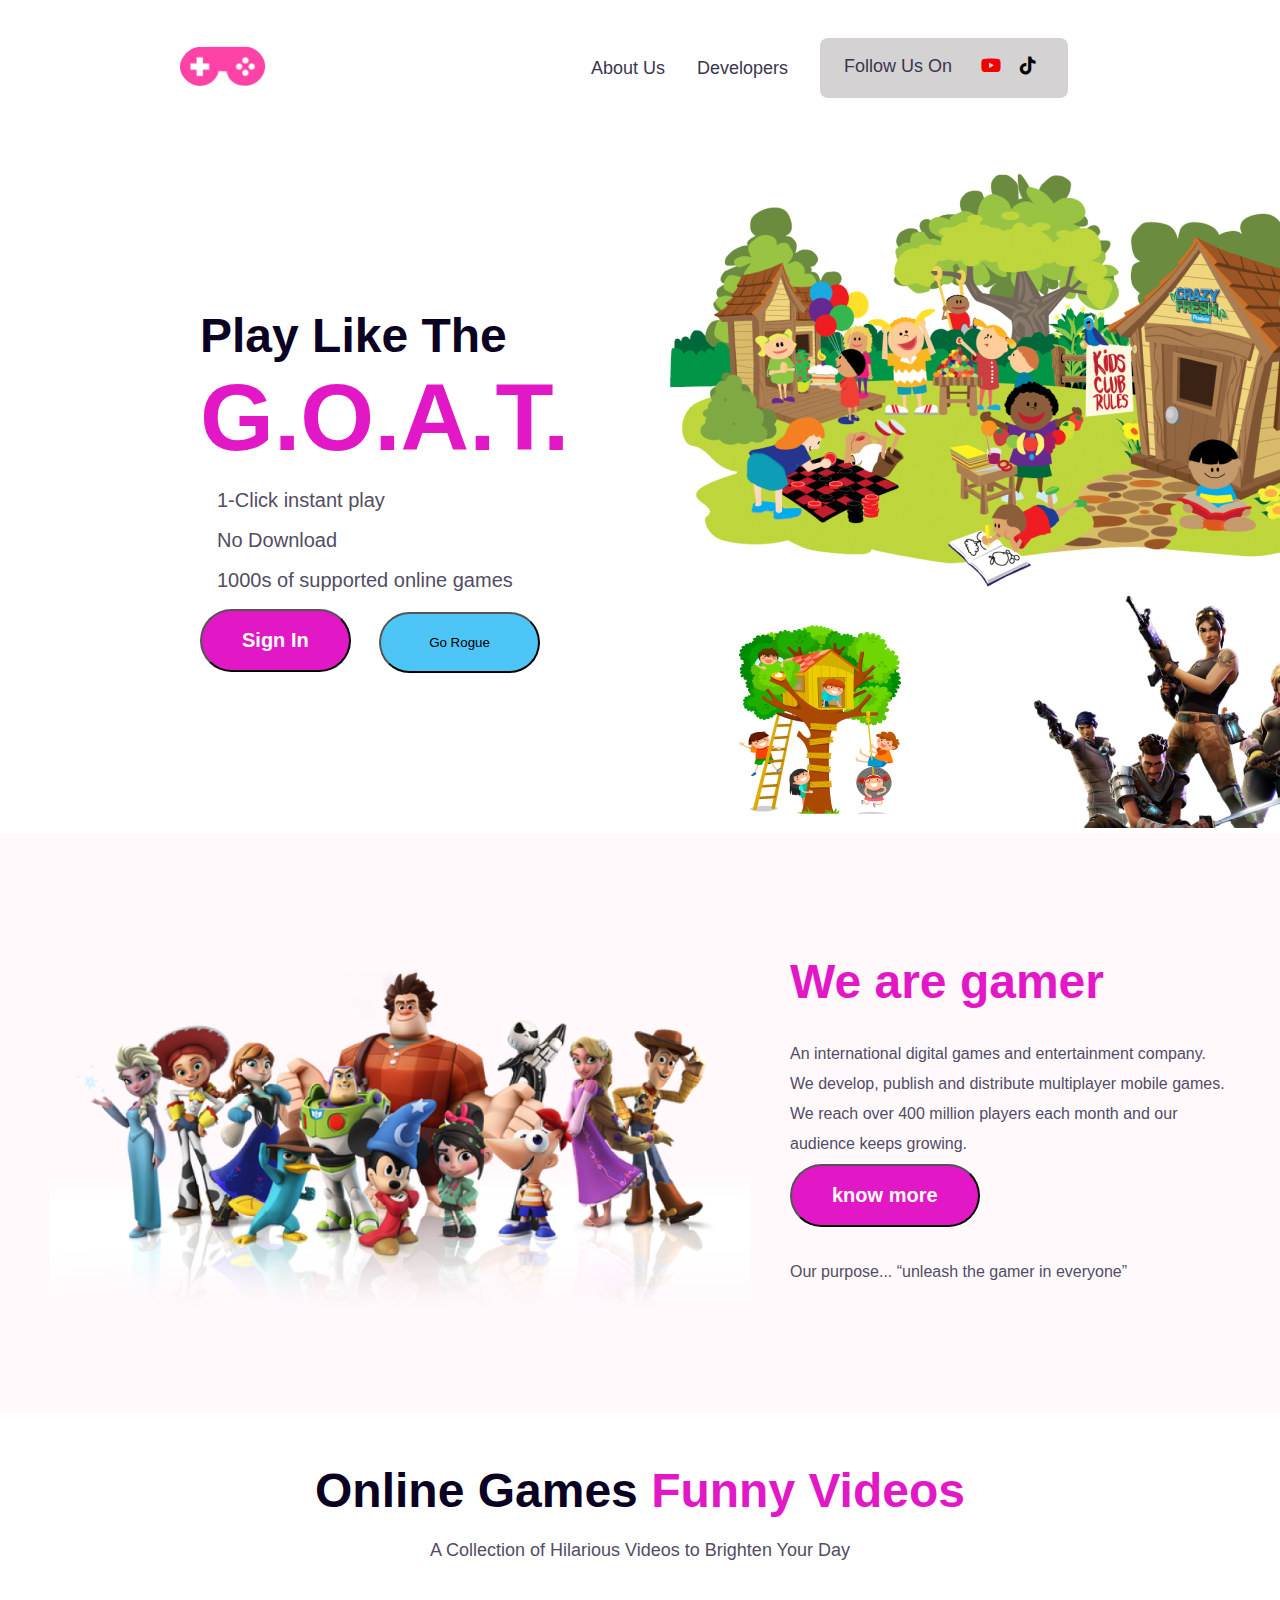
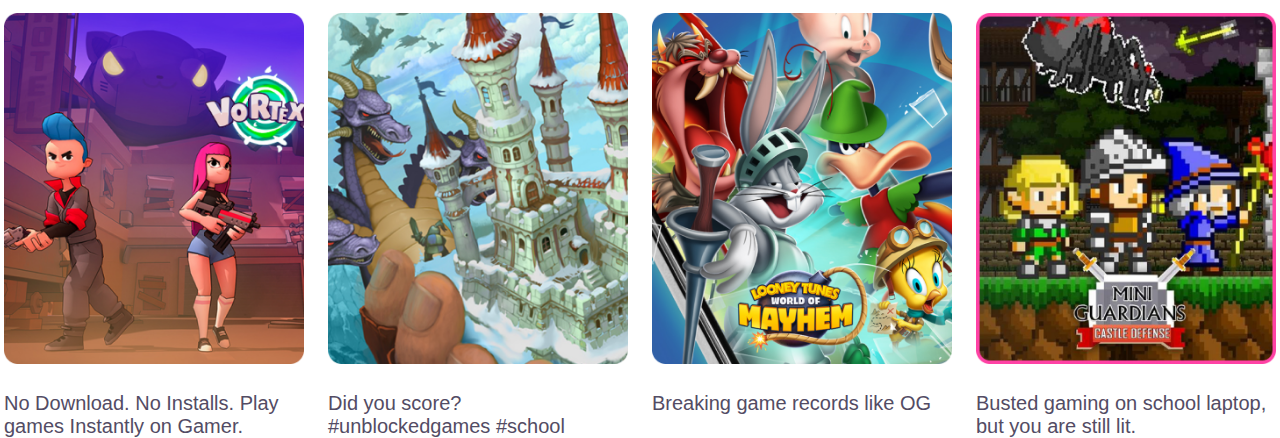
==== index.html @ 2d440b3d "cards section add" ====
<!DOCTYPE html>
<html lang="en">
<head>
    <meta charset="UTF-8">
    <meta name="viewport" content="width=device-width, initial-scale=1.0">
    <title>GAMER ZONE</title>
    <link rel="stylesheet" href="/style/style.css">
    <link rel="icon" href="./images/Frame.png">
   <link rel="stylesheet" href="  https://cdnjs.cloudflare.com/ajax/libs/font-awesome/6.4.0/css/all.min.css">
    
</head>
<body>
    <header>
        <nav class="header-section">
           <div>
            <img class="gamer-logo" src="./images/Frame.png" alt="">
           </div>
            
            <ul class="header-about-section">
                <li>About Us</li>
                <li>Developers</li>
                <li class="Follow-us">Follow Us On
                    <i class="fa-brands fa-youtube" style="color: #f00000;"></i>
                    <i class="fa-brands fa-tiktok" style="color: #030303;"></i>
                </li>
                
                   
              
                
            </ul>
        </nav>


        <div class="banner">
            <div class="banner-dec">
                <h3 class="banner-title">Play Like The</h3>
                <h1 class="banner-goat">G.O.A.T.</h1>
                <p class="banner-fearure">1-Click instant play</p>
                <p class="banner-fearure">No Download</p>
                <p class="banner-fearure">1000s of supported online games</p>
                <button class="button-primary">Sign In</button>
                 <button class="button-sec">Go Rogue</button> 
            </div>
            <div class="banner-img">
                <img src="./images/Group 18.png" alt="">
            </div>  
           
        </div>

        <div class="we-gamer">
            <img class="we-gamer-img" src="./images/pngwing 4.png" alt="">
            <div>
                <h3 class="we-gamer-dec">We are gamer</h3>
                <p class="we-gamer-para">An international digital games and entertainment company. We develop, publish and distribute multiplayer mobile games. We reach over 400 million players each month and our audience keeps growing.</p>
                
                <button  class="button-primary">know more</button>
                <h4 class="we-gamer-para">Our purpose...
                 “unleash the gamer in everyone”</h4>
                
            </div>
           
        </div>


        <div class="online-game-heder" >
            <h3 class="online-game-title">Online Games <span class="online">Funny Videos</span> </h3>
            <p class="online-game-para">A Collection of Hilarious Videos to Brighten Your Day</p>
        </div>
        <div class=" cards">
            <div class="card">
                <img class="img-1" src="./images/Rectangle 4.png" alt="">
                <p class="card-para">No Download. No Installs. Play games Instantly on Gamer.</p>
            </div>
          <div class="card">
            <img class="img-1" src="./images/Rectangle 5.png" alt="">
            <p class="card-para">Did you score? #unblockedgames #school</p>
           </div>
            <div class="card">
                <img class="img-1" src="./images/Rectangle 6.png" alt="">
            <p class="card-para">Breaking game records like OG</p>
            
            </div>
            <div class="card">
                <img class="img-1" src="./images/Rectangle 7.png" alt="">
            <p class="card-para">Busted gaming on school laptop, but you are still lit.</p>
            </div>
            
        </div> 


    </header>
    <main>

    </main>
    <footer>

    </footer>
    
</body>
</html>
---- style/style.css ----
*{
    margin: 0px;
    padding: 0px;
}
/* work sans font from google fonts */
@import url('https://fonts.googleapis.com/css2?family=Open+Sans:wght@400;800&family=Work+Sans:wght@400;500;600;700;800&display=swap');
*{
    font-family: 'Open Sans', sans-serif;
    font-family: 'Work Sans', sans-serif;
}

.button-primary{
    background-color: hsl(308, 81%, 49%);
    color: #FFf;
    color: #FFF;
    font-size: 20px;
    font-weight: 600;
    padding: 18px 40px;
    border-radius: 48px;
    cursor: pointer;
    
}

/* header section start */
.header-section{
    background-color: #FFf;
    display: flex;
    justify-content: space-between;
    padding: 38px 180px 30px 180px ;
    align-items: center;
  
}
.header-about-section{
    display: flex;
    align-items: center;
}

.header-section > ul{
    display: flex;

}
.header-about-section li{
   list-style: none;
   margin-right: 32px;
   cursor: pointer;
   color: #3C354F;
    font-size: 18px;
    font-weight: 500;
   


}
.Follow-us{
    background-color: rgb(212, 210, 210);
    padding: 18px 24px 17px 24px;
    border-radius: 8px;
    
}
.fa-youtube{
    width: 33.916px;
    height: 24px;
   
    margin-left: 24px;
}
.fa-tiktok{
    width: 24px;
    height: 24px;

   

}
.gamer-logo{ 
        width: 86.041px;
        height: 40px;
}


.banner{
    display: flex;
    justify-content: space-around;
    align-items: center;
    background-color: #FFf;
    padding: 19px 200px 0px 200px;
    
    
    
  
}
.banner-img{
    width: 700px;
    height: 400 px;
    margin-left: 100px;
   
    

   

}
.banner-title{
    color: #0B0223;
    font-size: 48px;
    font-weight: 600;
    

}
.banner-fearure{
    color: #534C64;

font-size: 20px;

font-weight: 500;
margin:17px;

}
.banner-goat{
    text-align: center;
    font-size: 95px;
    font-weight: 800;
    color: hsl(308, 81%, 49%);


}
.button-sec{
    padding: 21px 48px;
    border-radius: 48px;
    background-color:#4EC5F7 ;
    margin-left: 24px;
    cursor: pointer;
}


.we-gamer{
    display: flex;
    background:linear-gradient(90deg, rgba(255, 66, 165, 0.03) 0%, rgba(255, 66, 165, 0.03) 100%);;
    padding: 90px 50px 90px 50px;
    justify-content:space-around;
    align-items: center;
    gap: 40px;
    max-height: 550px;
}
.we-gamer-img{
    width: 700px;
    height: 400px;

  
    


}
.we-gamer-dec{
    font-size: 48px;
    font-weight: 100px;
    color:hsl(308, 81%, 49%) ;
    margin-bottom: 24px;
   

}

.we-gamer-para{
    color: #534C64;
   
     font-size: 16px;
     font-weight: 400;
     line-height: 30px;
     margin-bottom: 5px;
     margin-top: 30px;


 
}
.online{
    color: hsl(308, 81%, 49%) ;
}
.online-game-heder{
    text-align: center;
    margin-top: 50px;

}
.online-game-title{
    color: #0B0223;
    
    font-size: 48px;
    font-weight: 700;
    margin-bottom: 17px;

}
.online-game-para{
    color: #534C64;
    font-size: 18px;
    font-weight: 400;
    line-height: 30px; 
}
.card{
    width: 300px;
    height:400px;
    margin-top: 48px;
  


}
.img-1{
    width: 100%;

}
.cards{
    display: flex;
    justify-content: center;
    gap: 24px;
    
   
}
.card-para{
    color: #534C64;
    font-size: 20px;
    font-weight: 500;
    margin-top: 24px;
    

}











@media screen and max-width(576px) {

    .header-section{

       
}


}
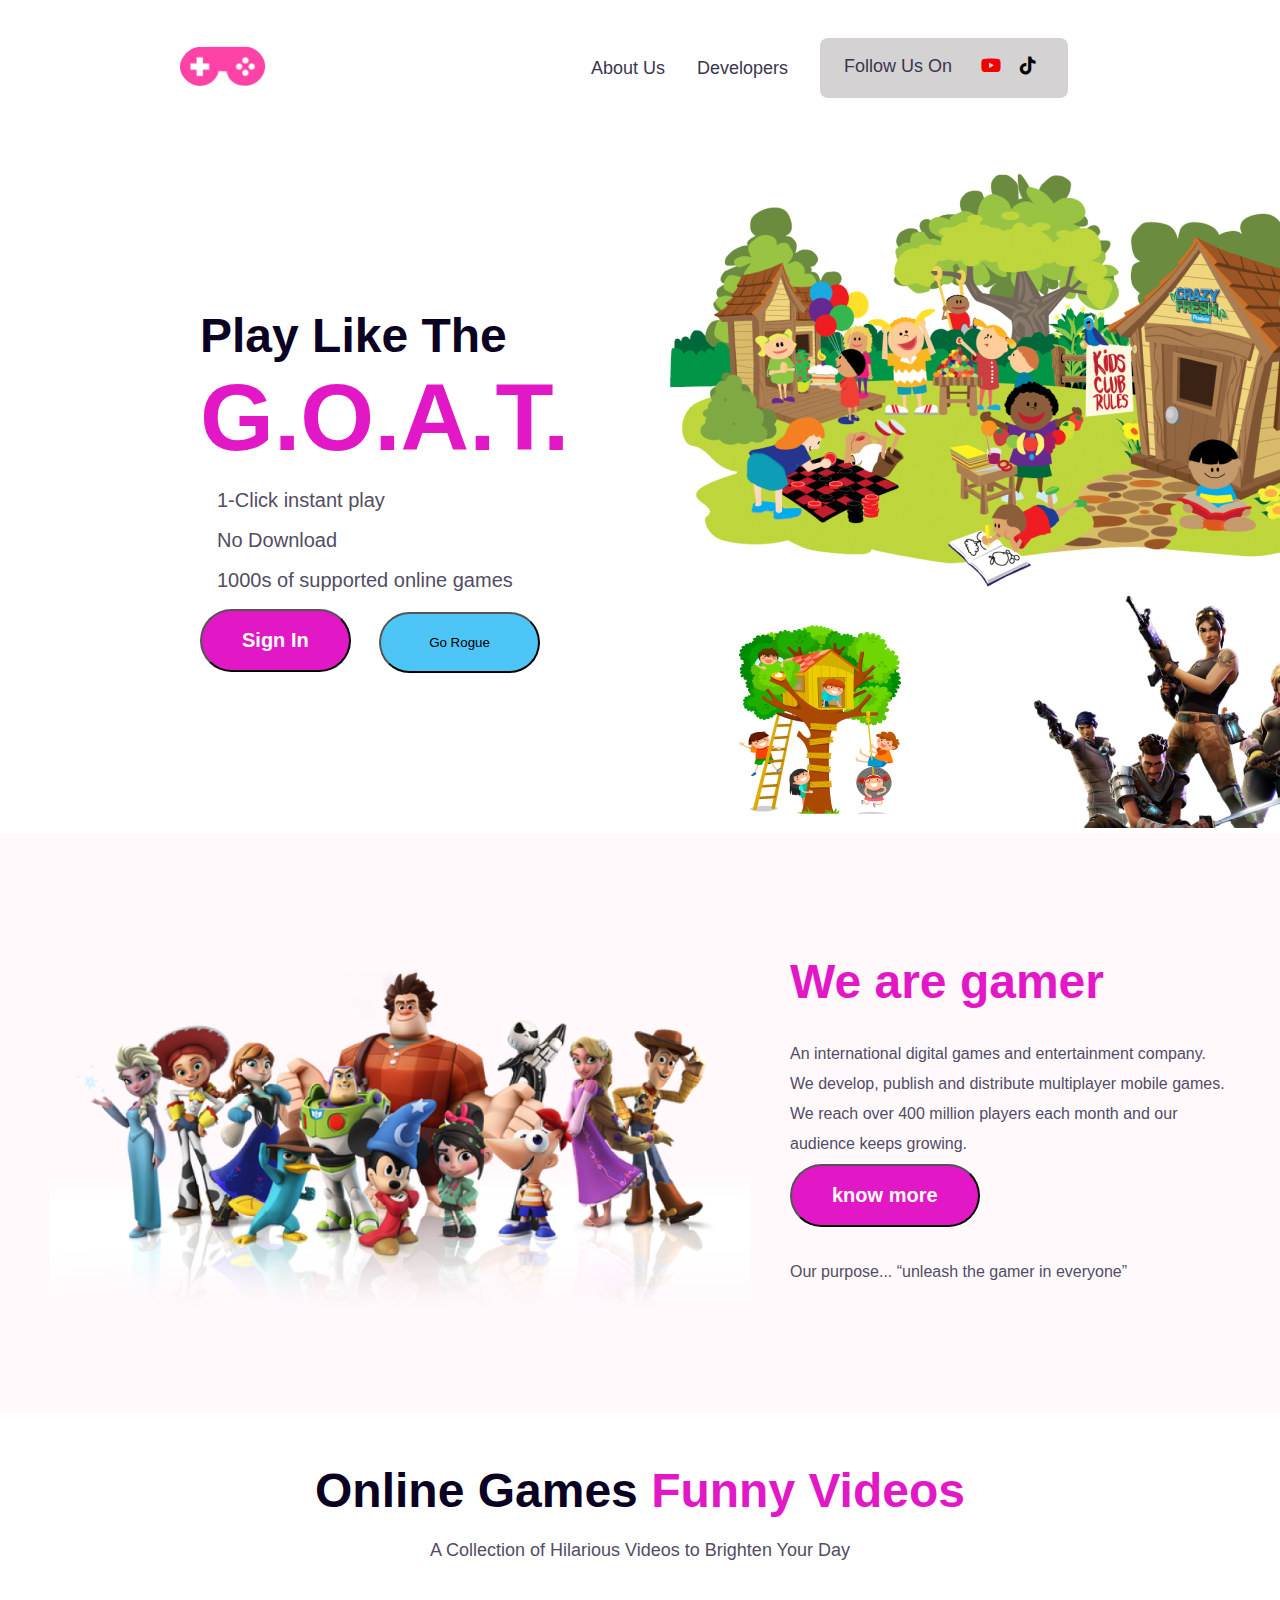
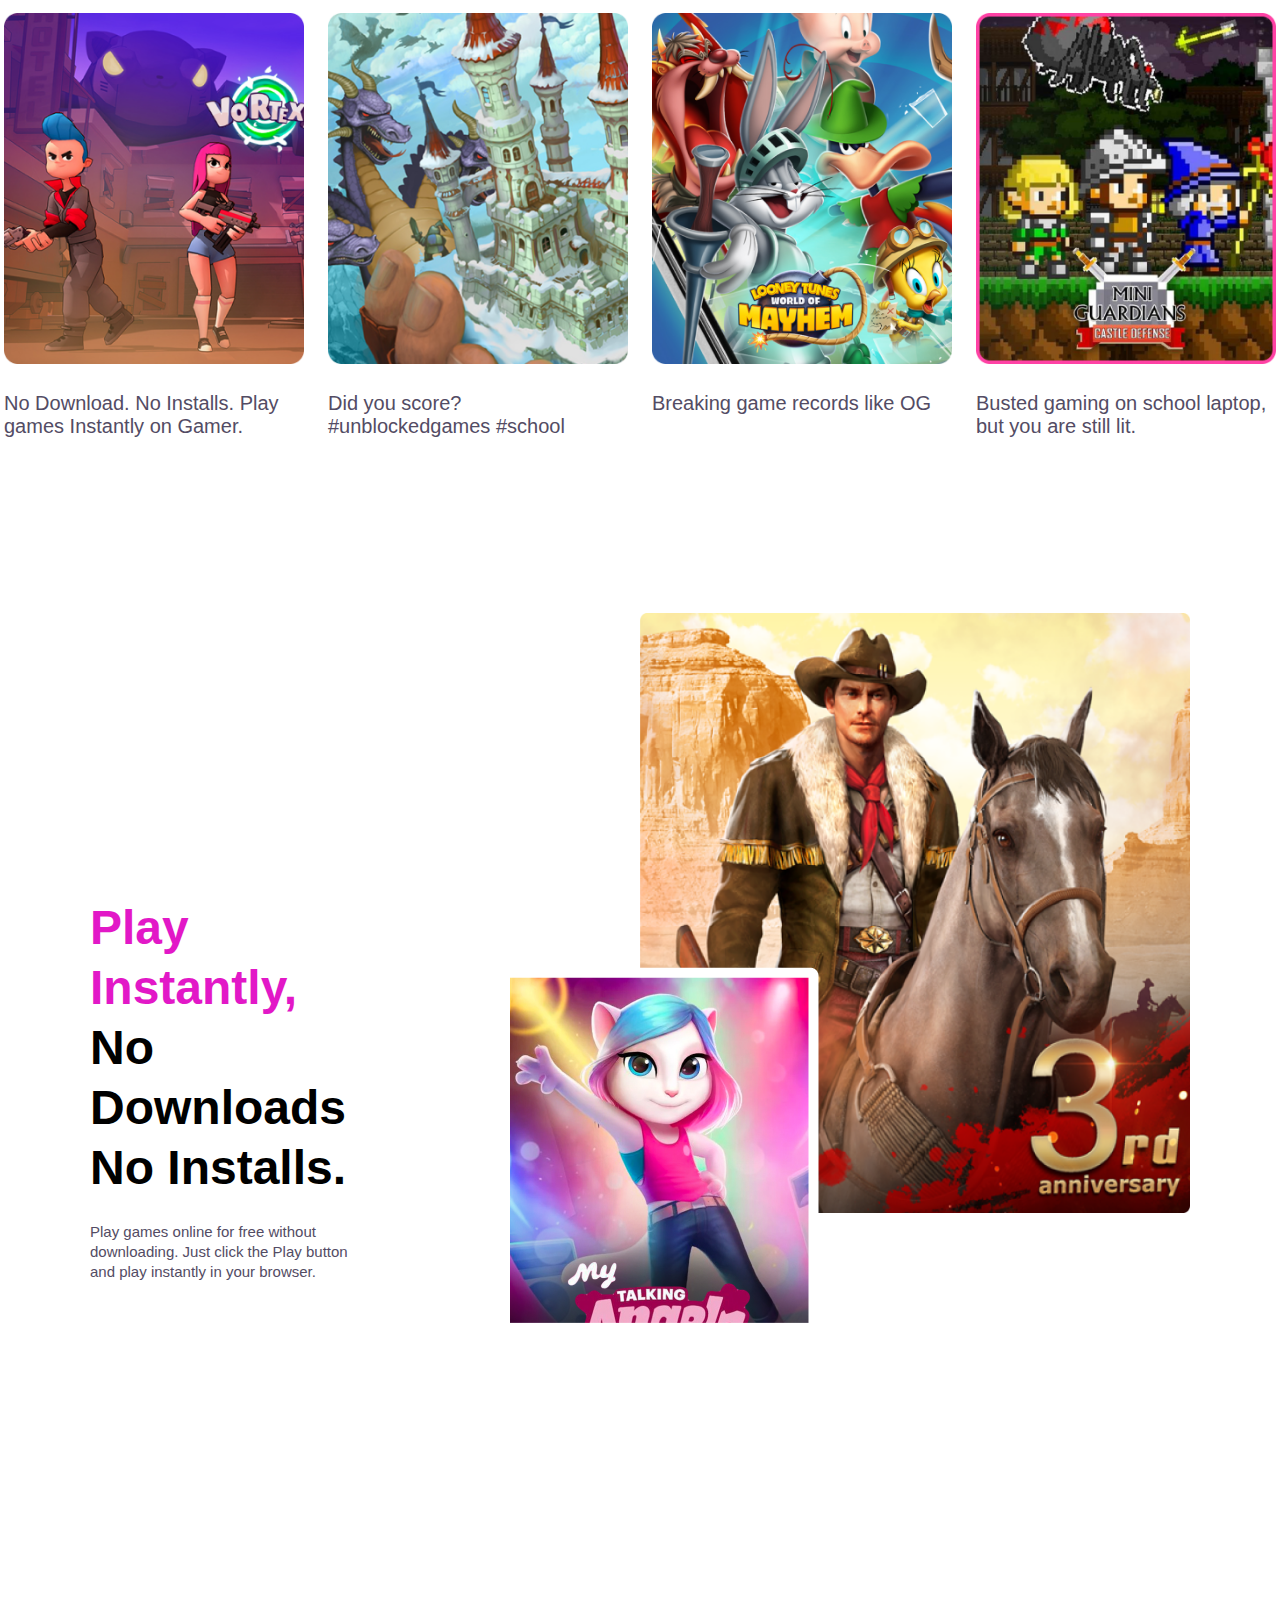
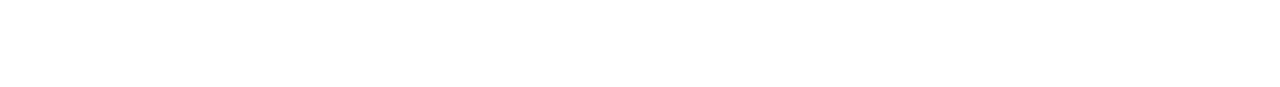
==== commit 66c25700: "play section add" ====
--- a/index.html
+++ b/index.html
@@ -90,6 +90,21 @@
 
     </header>
     <main>
+        <div class="play">
+             <div>
+               <h3 class="play-title"> <span class="online">Play Instantly,</span> <br>
+                No Downloads <br>
+                No Installs.</h3>
+                <p class="play-para">Play games online for free without <br> downloading. Just click the Play button <br> and play instantly in your browser.</p>
+             </div>
+             <div>
+                <img class="play-img" src="./images/Rectangle 55.png" alt="">
+                <div class="play-img-2">
+                    <img src="./images/Rectangle 66.png" alt="">
+                </div>
+
+             </div>
+        </div>
 
     </main>
     <footer>
--- a/style/style.css
+++ b/style/style.css
@@ -206,6 +206,7 @@
     display: flex;
     justify-content: center;
     gap: 24px;
+    margin-bottom: 100px;
     
    
 }
@@ -214,9 +215,57 @@
     font-size: 20px;
     font-weight: 500;
     margin-top: 24px;
-    
-
-}
+   
+   
+    
+
+}
+
+
+
+
+.play{
+    display: flex;
+    justify-content: space-around;
+    align-items: center;
+    padding: 100px 90px 120px 90px;
+    gap: 100px;
+   
+}
+.play-title{
+    font-size: 48px;
+    font-weight: 700;
+    line-height: 60px;
+    margin-bottom: 24px; 
+
+
+}
+.play-para{
+    color: #534C64;
+    font-size: 15px;
+    font-weight: 400;
+    line-height: 20px; 
+   
+}
+.play-img{
+  height: 600px;
+  width: 550px;
+  margin-left: 140px;
+ 
+   
+
+
+}
+.play-img-2{
+    width: 300px;
+    height: 350px;
+    position: relative;
+    bottom: 250px;
+  
+    
+
+}
+
 
 
 
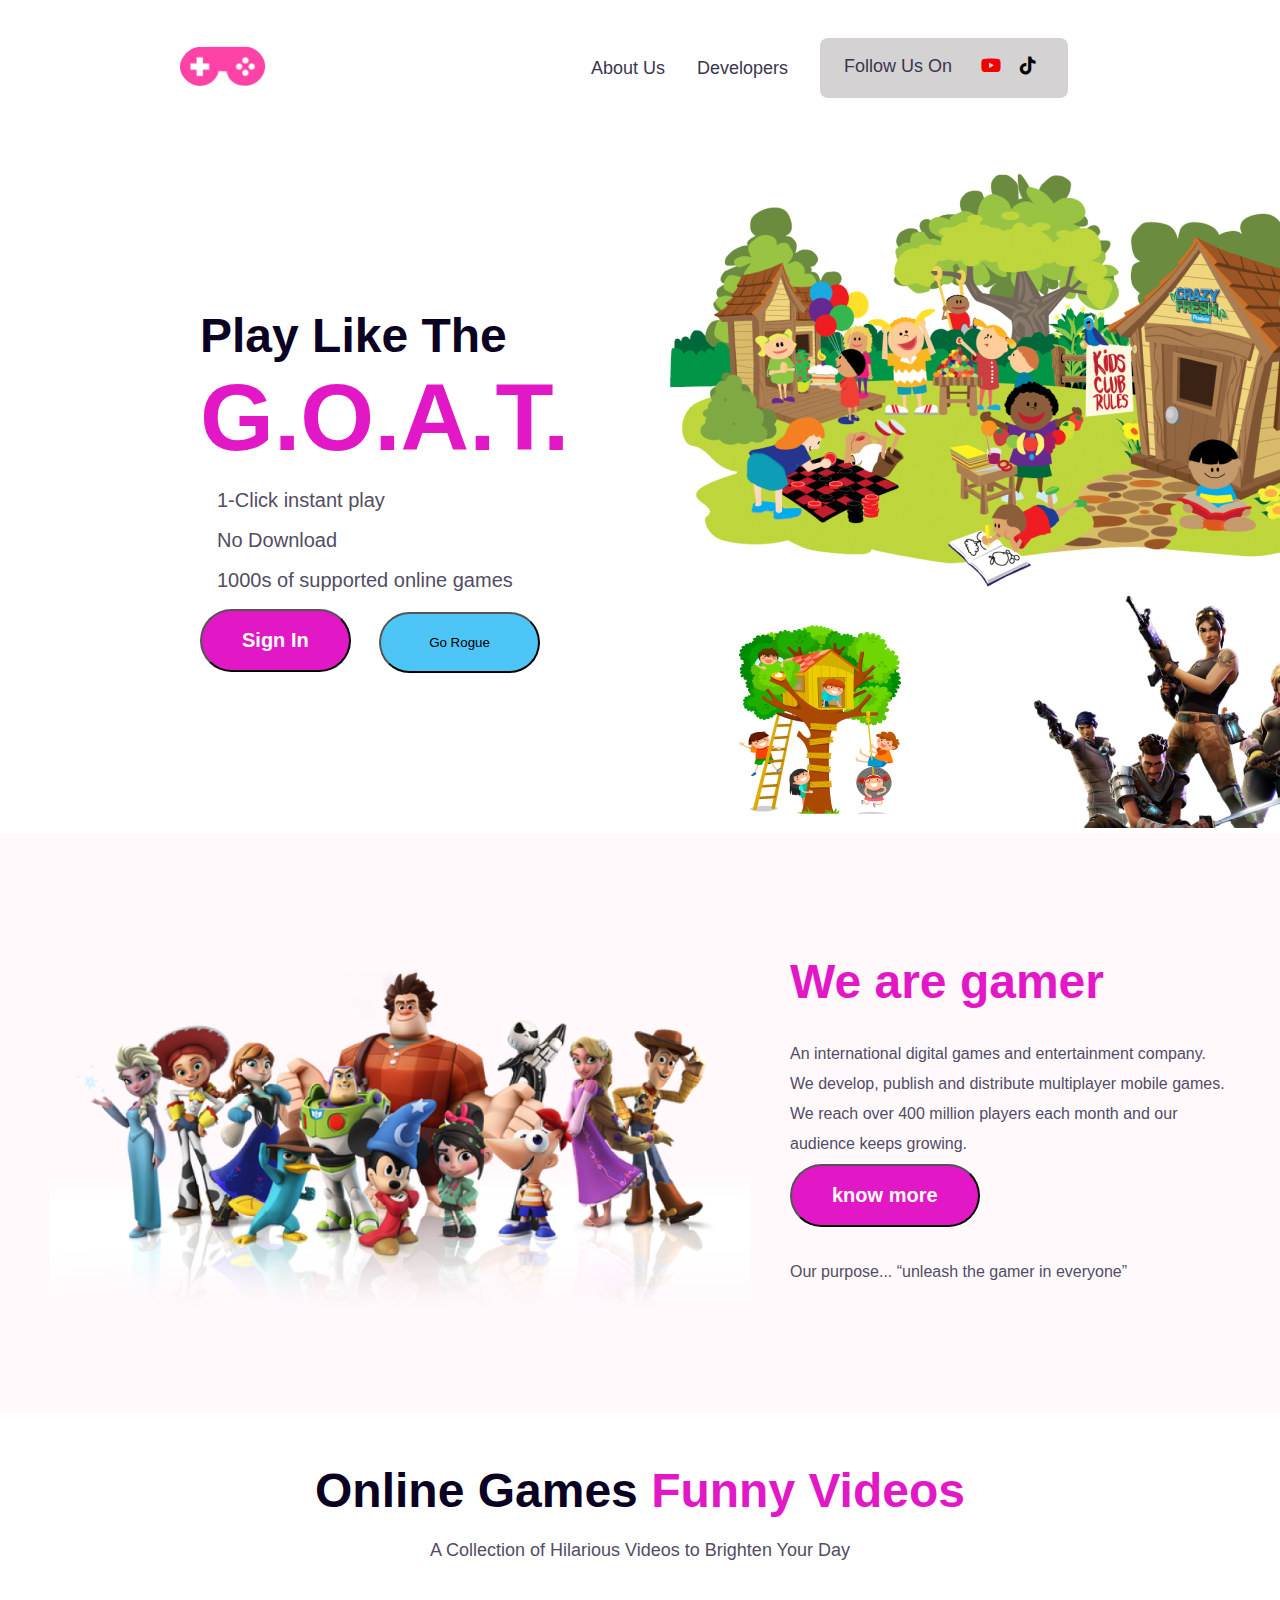
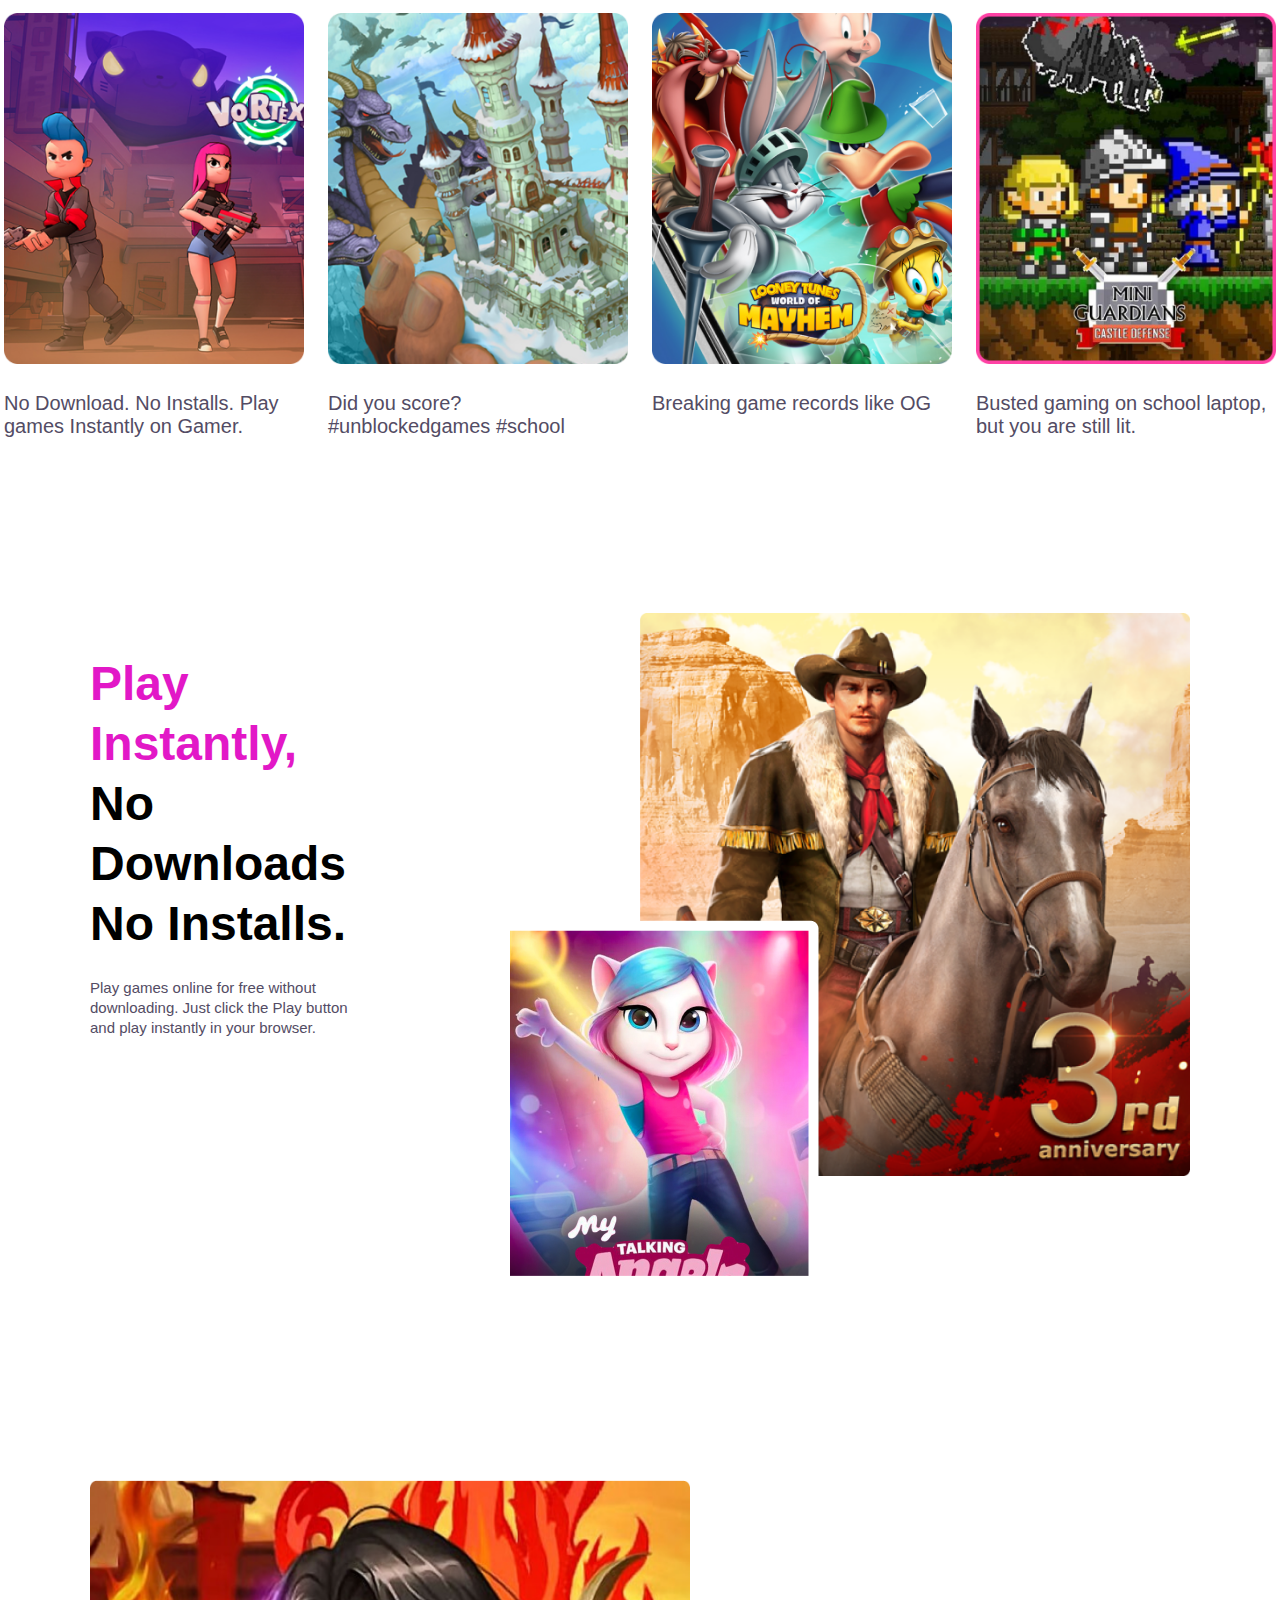
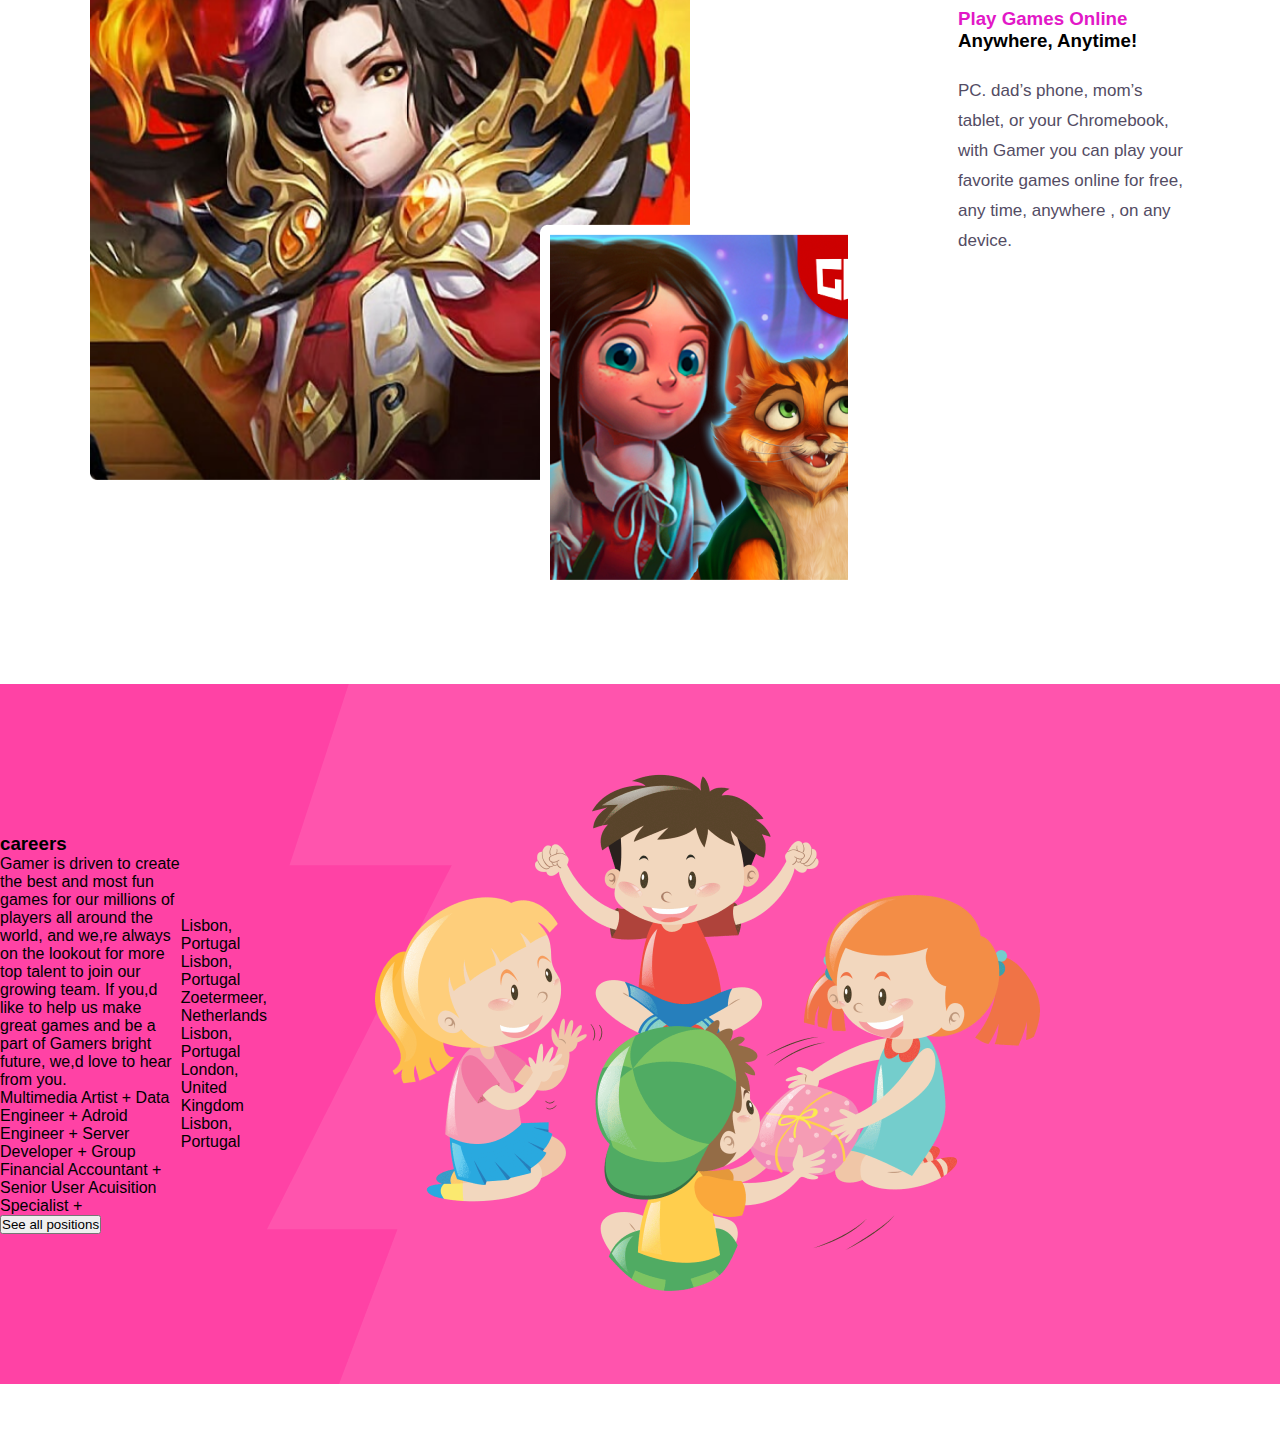
==== commit 047d3540: "careers section add" ====
--- a/index.html
+++ b/index.html
@@ -91,7 +91,7 @@
     </header>
     <main>
         <div class="play">
-             <div>
+             <div class="play-section-1">
                <h3 class="play-title"> <span class="online">Play Instantly,</span> <br>
                 No Downloads <br>
                 No Installs.</h3>
@@ -106,6 +106,52 @@
              </div>
         </div>
 
+        <div class="play-2">
+            <div >
+                <img class="play-img-3" src="./images/Rectangle 67.png" alt="">
+                <div class="play-img-4">
+                    <img src="./images/Rectangle 78.png" alt="">
+                </div>
+            </div>
+            <div class="play-section-2" >
+                <h3 > <span class="online">Play Games Online</span> Anywhere, Anytime!</h3>
+                <p class="play-para-2">PC. dad’s phone, mom’s tablet, or your Chromebook, with Gamer you can play your favorite games online for free, any time, anywhere , on any device.</p>
+            </div>
+        </div>
+
+
+
+
+        <div class="careers-section">
+            <div>
+                <h3>careers</h3>
+                <p>Gamer is driven to create the best and most fun games for our millions of players all around the world, and we,re always on the lookout for more top talent to join our growing team. If you,d like to help us make great games and be a part of Gamers bright future, we,d love to hear from you.</p>
+                <p>Multimedia Artist +
+                    Data Engineer +
+                    Adroid Engineer +
+                    Server Developer +
+                    Group Financial Accountant +
+                    Senior User Acuisition Specialist +
+                </p>
+                <button>See all positions</button>
+
+            </div>
+            <div>Lisbon, Portugal
+                Lisbon, Portugal
+                Zoetermeer, Netherlands
+                Lisbon, Portugal
+                London, United Kingdom
+                Lisbon, Portugal
+            </div>
+
+         
+        <div class="careers-img">
+            <img src="./images/Group 65.png" alt="">
+        </div>
+
+        </div>
+        
+
     </main>
     <footer>
 
--- a/style/style.css
+++ b/style/style.css
@@ -228,8 +228,15 @@
     display: flex;
     justify-content: space-around;
     align-items: center;
-    padding: 100px 90px 120px 90px;
+    padding: 100px 90px 100px 90px;
     gap: 100px;
+   
+    
+   
+}
+.play-section-1{
+   position: relative;
+   margin-bottom: 200px;
    
 }
 .play-title{
@@ -246,9 +253,10 @@
     font-weight: 400;
     line-height: 20px; 
    
+   
 }
 .play-img{
-  height: 600px;
+  height: 90%;
   width: 550px;
   margin-left: 140px;
  
@@ -258,14 +266,79 @@
 }
 .play-img-2{
     width: 300px;
-    height: 350px;
+    height: 100px;
     position: relative;
-    bottom: 250px;
-  
-    
-
-}
-
+    bottom: 260px;
+   
+    
+   
+   
+  
+    
+
+}
+.play-2{
+    display: flex;
+    justify-content: space-around;
+    align-items: center;
+    padding: 100px 90px 100px 90px;
+    gap: 100px; 
+   
+  
+   
+}
+.play-img-3{
+    height: 600px;
+    width: 600px;
+    
+    
+    
+    
+    
+}
+.play-img-4{
+    width: 90%;
+    height: 100px;
+    position: relative;
+    bottom: 260px;
+    margin-left: 450px;
+
+}
+.play-section-2{
+    position: relative;
+    margin-bottom: 200px;
+   
+   
+}
+.play-para-2{
+    color: #534C64;
+    font-size: 17px;
+    font-weight: 400;
+    line-height: 30px;
+    margin-top: 24px;
+}
+
+
+
+
+
+
+
+.careers-section{
+    display: flex;
+    justify-content: space-around;
+    align-items: center;
+    max-height: 700px;
+    background-color: #FF42A5;
+   
+}
+.careers-img{
+   
+    width: 1013px;
+    /* height: 821px; */
+  
+
+}
 
 
 
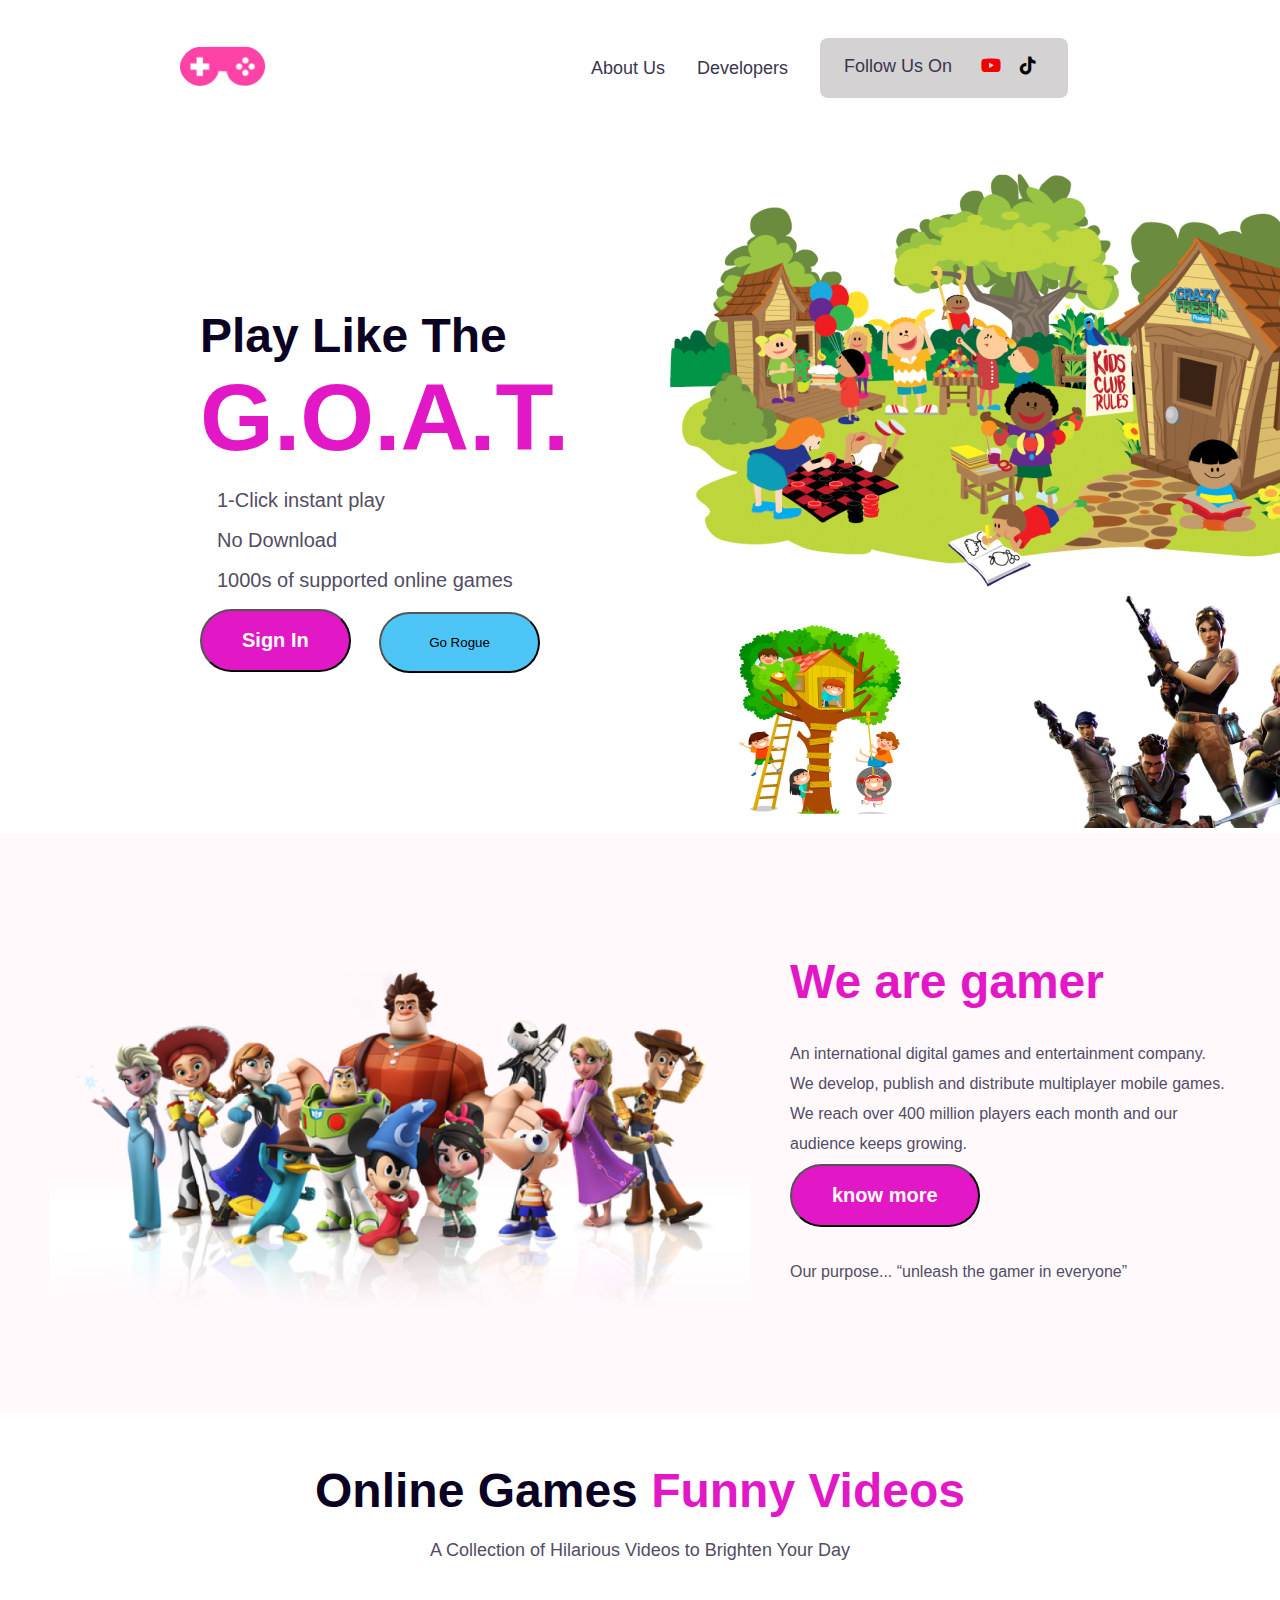
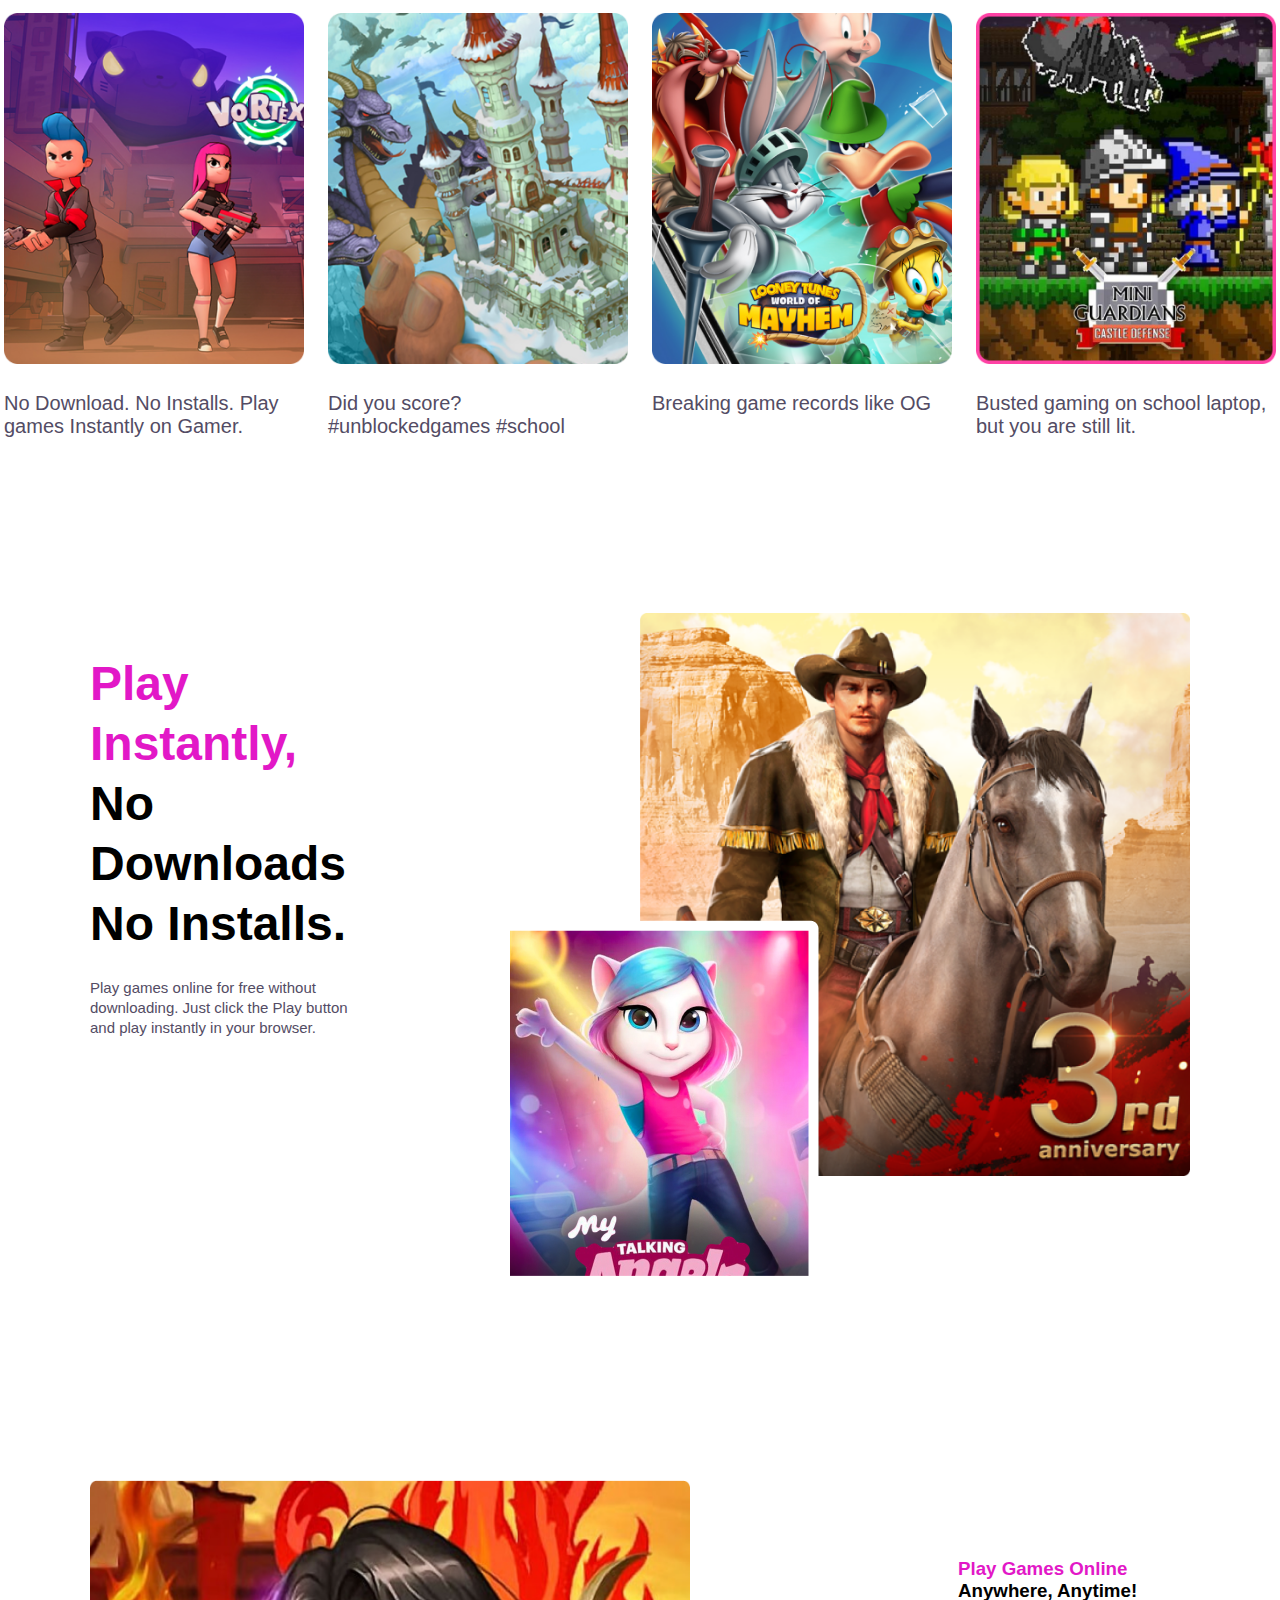
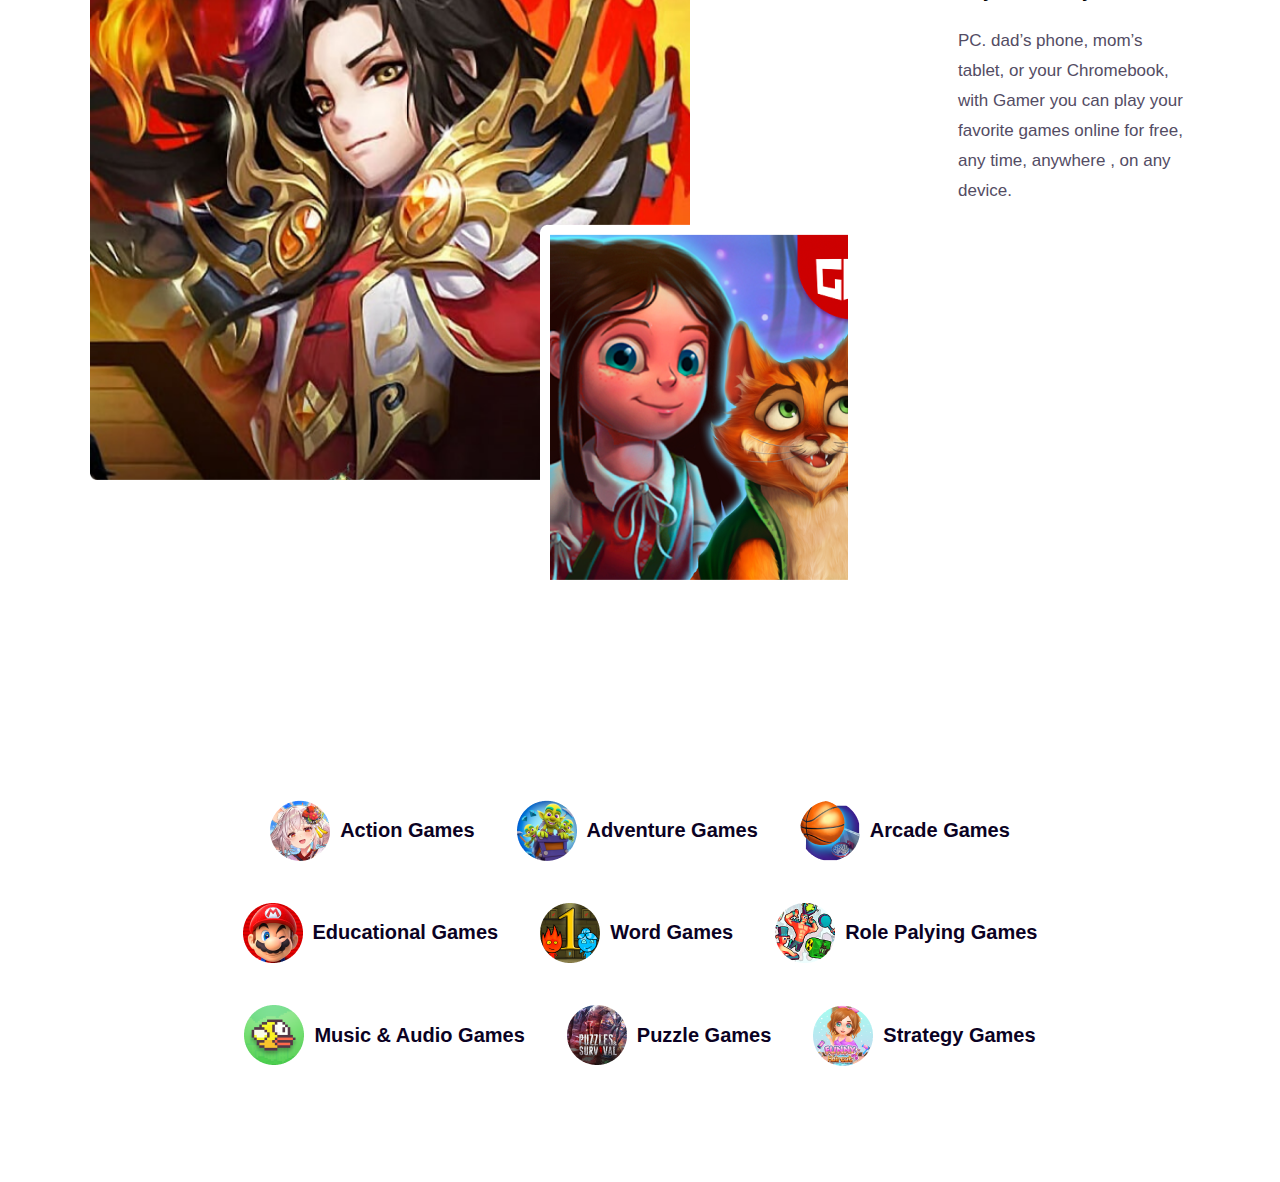
==== commit 69fd7a56: "gmaes section add" ====
--- a/index.html
+++ b/index.html
@@ -122,34 +122,60 @@
 
 
 
-        <div class="careers-section">
-            <div>
-                <h3>careers</h3>
-                <p>Gamer is driven to create the best and most fun games for our millions of players all around the world, and we,re always on the lookout for more top talent to join our growing team. If you,d like to help us make great games and be a part of Gamers bright future, we,d love to hear from you.</p>
-                <p>Multimedia Artist +
-                    Data Engineer +
-                    Adroid Engineer +
-                    Server Developer +
-                    Group Financial Accountant +
-                    Senior User Acuisition Specialist +
-                </p>
-                <button>See all positions</button>
+        <section class="more-games-section">
+            <div class="more-games">
+                <div class="gmaes-button">
+                    <img src="./images/Rectangle 11.png" alt="">
+                    <p>Action Games</p>
+                </div>
+                
+                <div class="gmaes-button">
+                    <img src="./images/Rectangle 12.png" alt="">
+                    <p>Adventure Games</p> 
+                </div>
+               
+                <div class="gmaes-button">
+                    <img src="./images/Rectangle 13.png" alt="">
+                    <p>Arcade Games</p>
+                </div>
+                
+                <div class="gmaes-button">
+                    <img src="./images/Rectangle 14.png" alt="">
+                    <p>Educational Games</p>
+                </div>
+                
+                
+                <div class="gmaes-button">
+                    <img src="./images/Rectangle 15.png" alt="">
+                    <p>Word Games</p>
+                </div>
+                
+                <div class="gmaes-button">
+                    <img src="./images/Rectangle 16.png" alt="">
+                    <p>Role Palying Games</p>
+                </div>
+                
+                <div class="gmaes-button">
+                    <img src="./images/Rectangle 17.png" alt="">
+                    <p>Music & Audio Games</p>
+                </div>
+                
+                <div class="gmaes-button">
+                    <img src="./images/Rectangle 18.png" alt="">
+                    <p>Puzzle Games</p>
+                </div>
+               
+                <div class="gmaes-button">
+                    <img src="./images/Rectangle 19.png" alt="">
+                    <p>Strategy Games</p>
+                </div>
+               
+            
+            <!-- </div> -->
+            
 
-            </div>
-            <div>Lisbon, Portugal
-                Lisbon, Portugal
-                Zoetermeer, Netherlands
-                Lisbon, Portugal
-                London, United Kingdom
-                Lisbon, Portugal
-            </div>
-
-         
-        <div class="careers-img">
-            <img src="./images/Group 65.png" alt="">
-        </div>
-
-        </div>
+            
+        </section>
         
 
     </main>
--- a/style/style.css
+++ b/style/style.css
@@ -88,7 +88,7 @@
 }
 .banner-img{
     width: 700px;
-    height: 400 px;
+   
     margin-left: 100px;
    
     
@@ -316,32 +316,48 @@
     font-weight: 400;
     line-height: 30px;
     margin-top: 24px;
-}
-
-
-
-
-
-
-
-.careers-section{
-    display: flex;
-    justify-content: space-around;
-    align-items: center;
-    max-height: 700px;
-    background-color: #FF42A5;
-   
-}
-.careers-img{
-   
-    width: 1013px;
-    /* height: 821px; */
-  
-
-}
-
-
-
+    margin-bottom: 100px;
+}
+
+
+
+
+
+.more-games-section{
+    padding: 100px 130px 100px 130px;
+    
+ 
+    
+}
+
+.more-games{
+    display: flex;
+    flex-wrap:wrap;
+    gap: 10px;
+    align-items: center;
+    justify-content: center;
+
+}
+.gmaes-button{
+    display: flex;
+    gap: 10px;
+    border-radius: 50px;
+    background-color: #FFF;
+    padding:16px;
+    align-items: center;
+   
+
+}
+.gmaes-button p{
+    color: #0B0223;
+    font-size: 20px;
+    font-weight: 600;
+
+}
+.gmaes-button:hover{
+   border: 2px solid rgb(245, 171, 162);
+    
+}
 
 
 
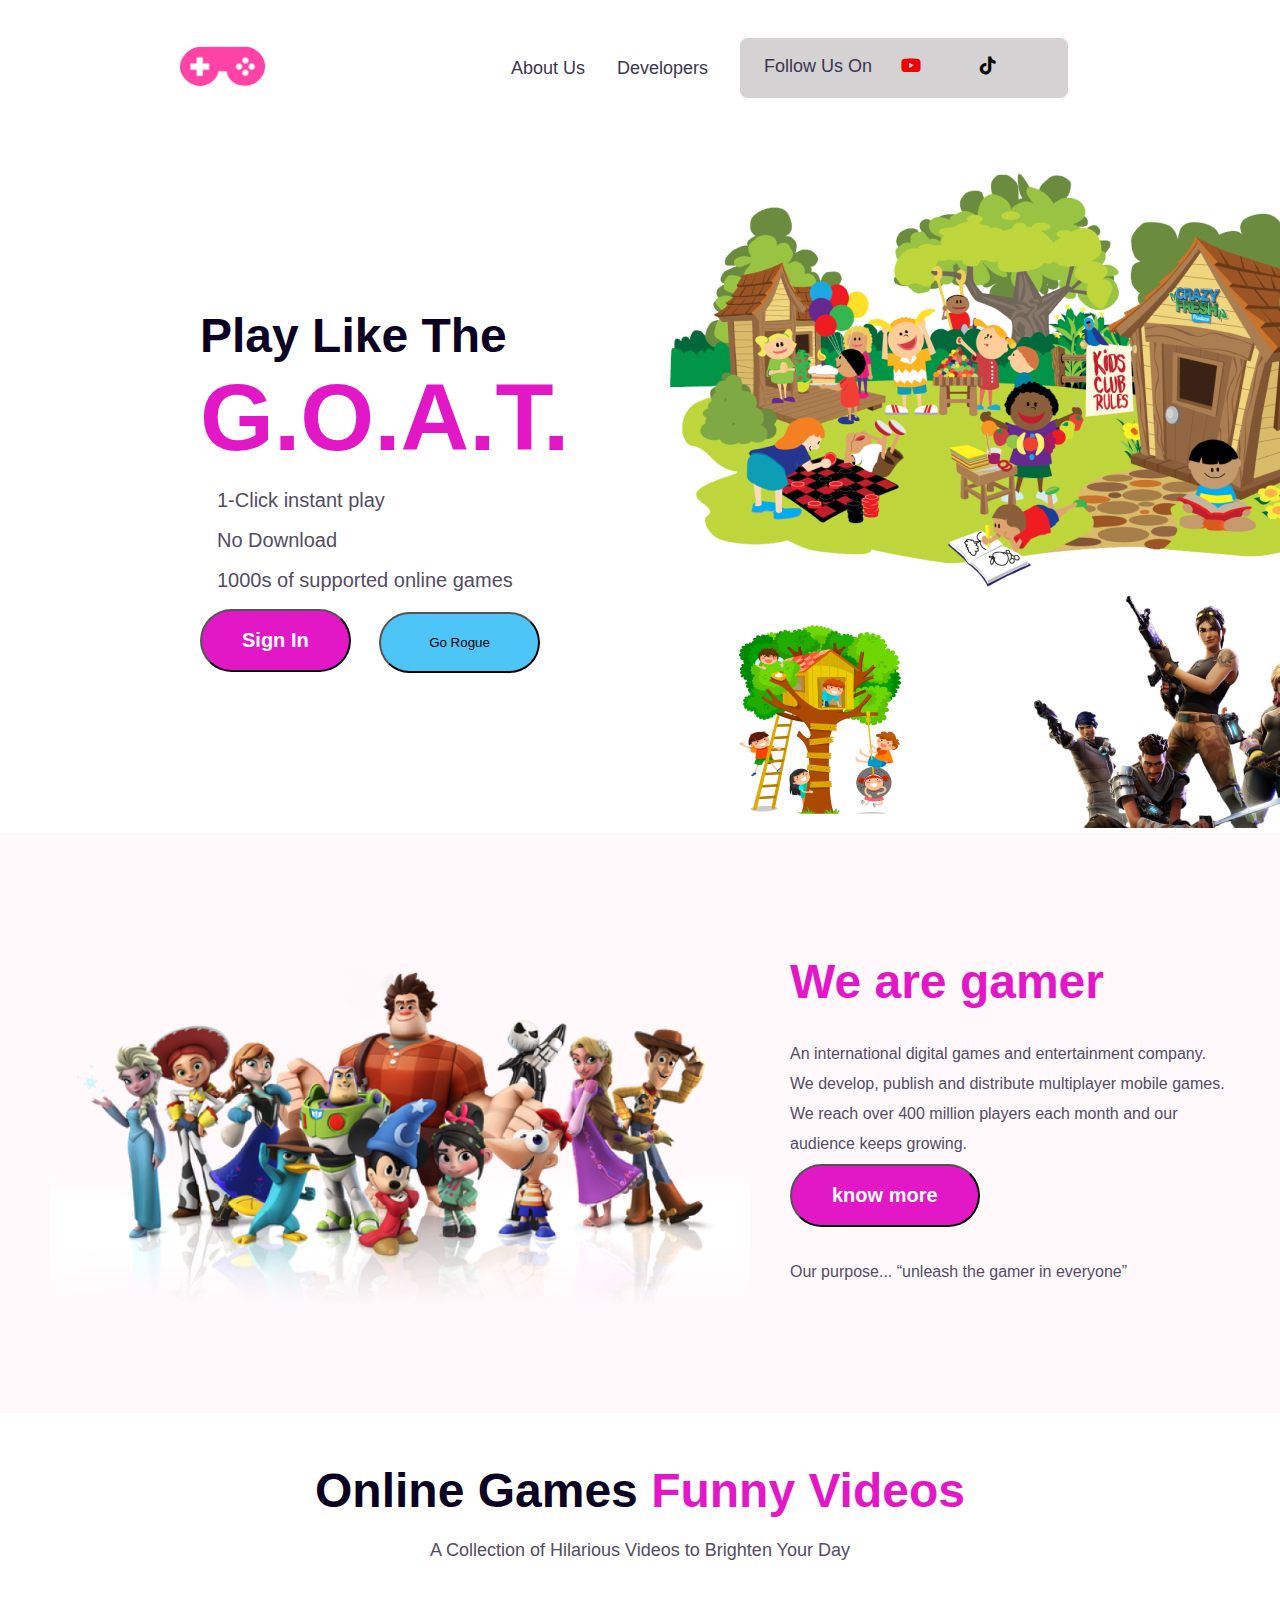
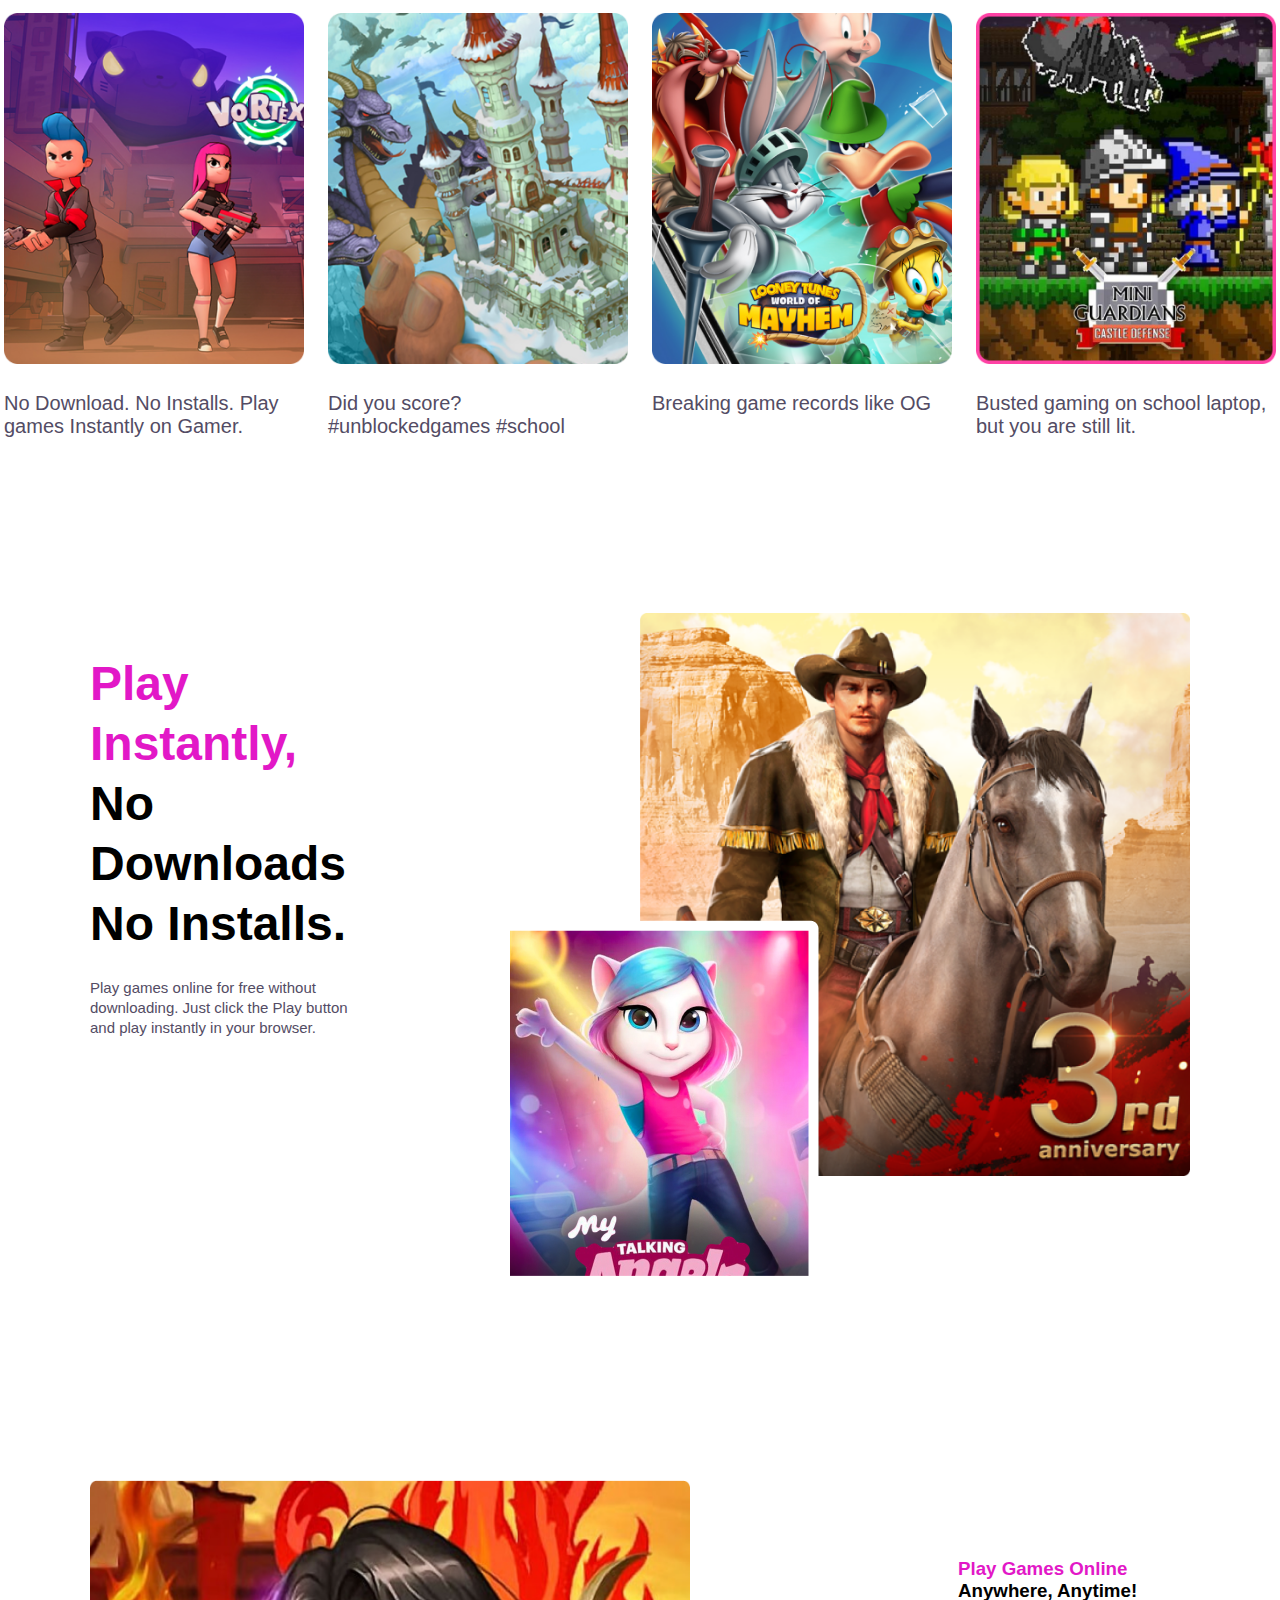
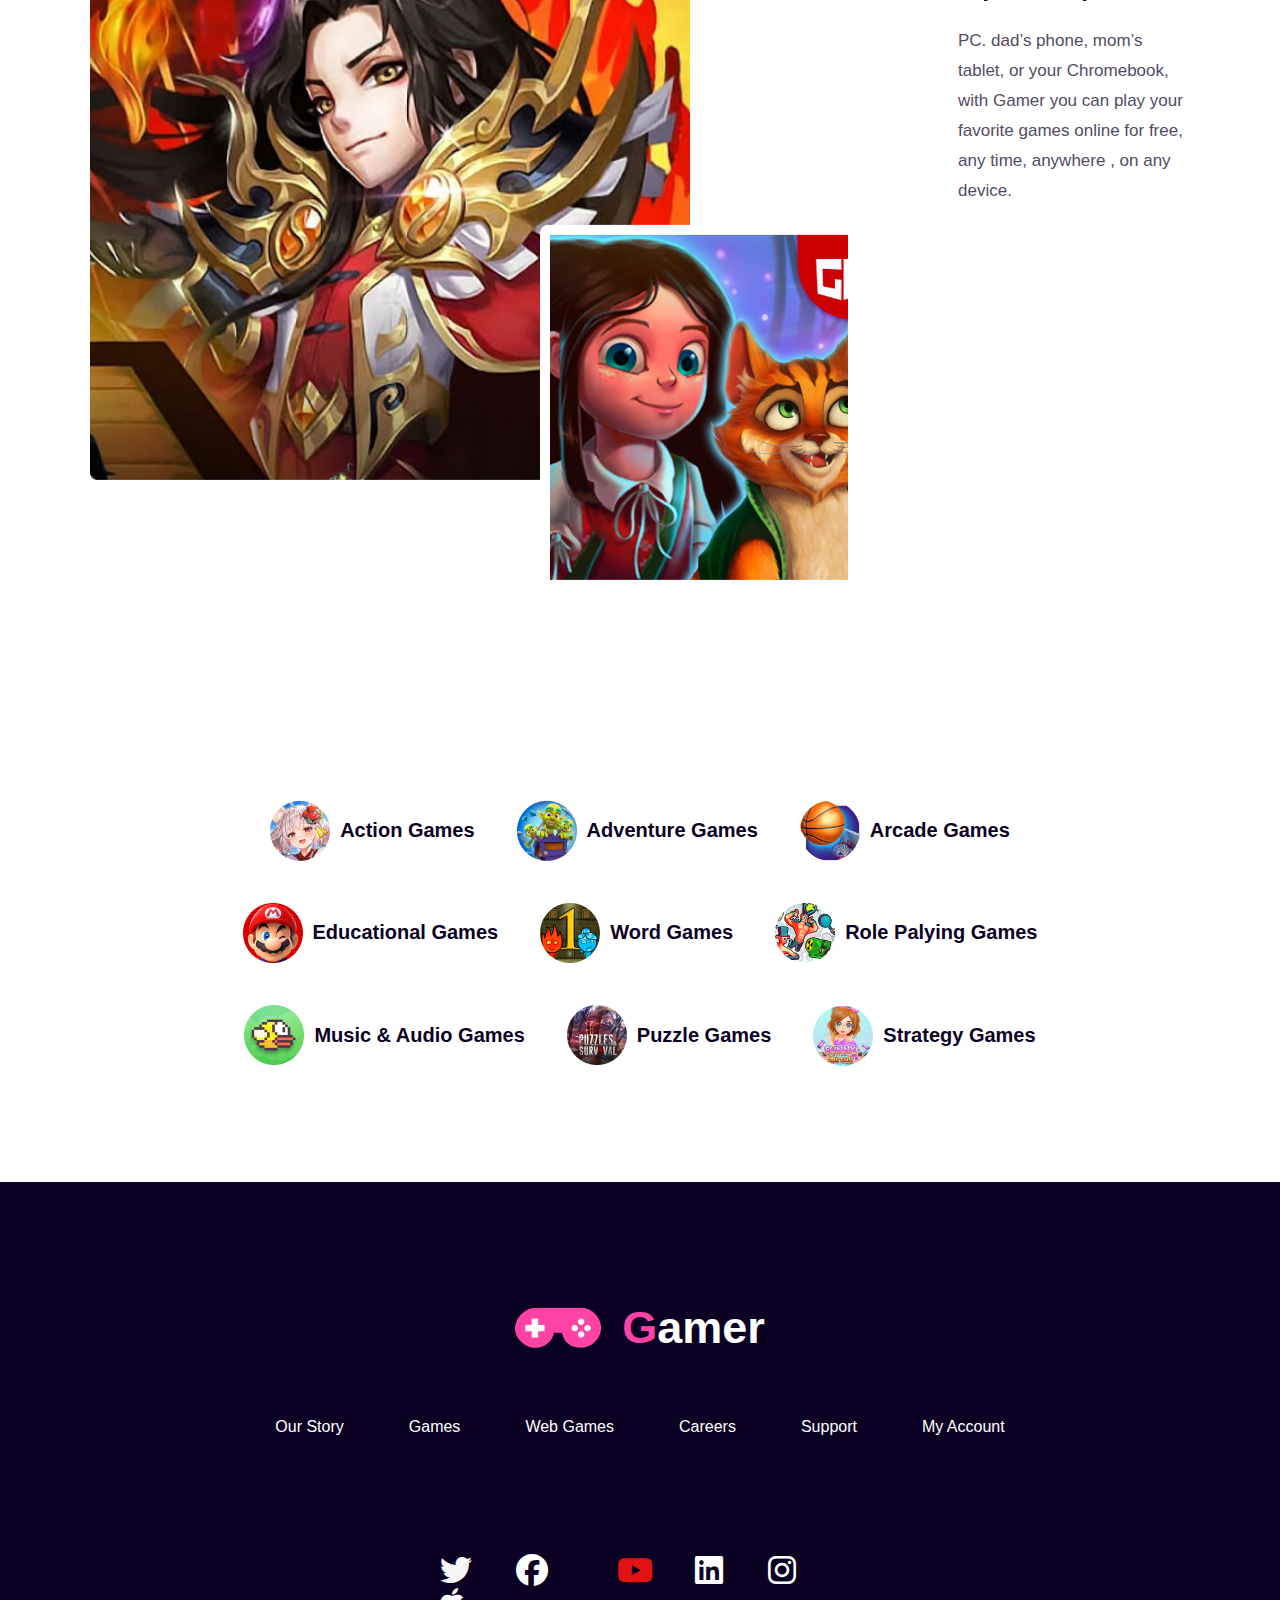
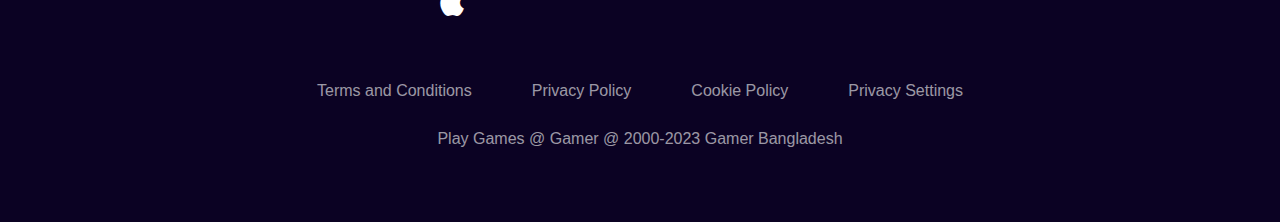
==== commit 71add2ed: "footer section complite" ====
--- a/index.html
+++ b/index.html
@@ -179,7 +179,44 @@
         
 
     </main>
-    <footer>
+    <footer class="footer"> 
+        <div class="footers">
+            <img class="footer-img" src="./images/Frame.png" alt="">
+            <h3 class="footers-title"> <span class="footers-title-g">G</span>amer</h3>
+        </div>
+
+        <div class="footer-dec">
+            <p>Our Story</p>
+            <p>Games</p>
+            <p>Web Games</p>
+            <p>Careers</p>
+            <p>Support</p>
+            <p>My Account</p>
+        </div>
+
+
+        <div class="footer-icon">
+            
+            
+                
+            <i class="fa-brands fa-twitter fa-2xl" style="color: #f7f7f7;"></i>
+            <i class="fa-brands fa-facebook fa-2xl" style="color: #ffffff;"></i>    
+            <i class="fa-brands fa-youtube fa-2xl" style="color: #e21212;"></i>
+            <i class="fa-brands fa-linkedin fa-2xl" style="color: #ffffff;"></i>
+            <i class="fa-brands fa-instagram fa-2xl" style="color: #ffffff;"></i>
+            <i class="fa-brands fa-apple fa-2xl" style="color: #ffffff;"></i>
+            
+
+        </div>
+        <div class="footer-privacy">
+            <p>Terms and Conditions</p>
+            <p>Privacy Policy</p>
+            <p>Cookie Policy</p>
+            <p>Privacy Settings</p>
+        </div>
+        <div class="cope-right">
+            <p>Play Games @ Gamer @ 2000-2023 Gamer Bangladesh</p>
+        </div>
 
     </footer>
     
--- a/style/style.css
+++ b/style/style.css
@@ -360,6 +360,77 @@
 }
 
 
+/* footer section */
+.footer{
+    background-color: #0B0223;
+    min-height: 640px;
+   
+}
+.footers{
+    display: flex;
+    justify-content: center;
+    align-items: center;
+    gap: 20px;
+    
+  
+   
+}
+.footers-title{
+    font-size: 45px;
+    font-weight: 700;
+    color:#FFF;
+    margin-top: 120px;
+
+}
+.footer-img{
+    margin-top: 120px;
+}
+.footers-title-g{
+    color:#FF42A5 ;
+    
+}
+.footer-dec{
+    display: flex;
+    color: #FFF;
+    justify-content: center;
+    align-items: center;
+    gap: 65px;
+    margin-top: 64px;
+    margin-bottom: 66px;
+}
+.footer-icon{
+ 
+    padding: 60px 440px 70px 440px;
+    align-items: center;
+    
+  
+ 
+}
+.fa-brands{
+    margin-right: 40px;
+    
+
+}
+.footer-privacy{
+    display: flex;
+    color: rgba(255, 255, 255, 0.60);
+    font-size: 16px;
+    font-weight: 500;
+    justify-content: center;
+    align-items: center;
+    gap: 60px;
+}
+.cope-right{
+    color: rgba(255, 255, 255, 0.60);
+    text-align: center;
+    justify-content: center;
+    font-size: 16px;
+    font-weight: 500;
+    margin-top: 30px;
+   
+}
+
+
 
 
 
